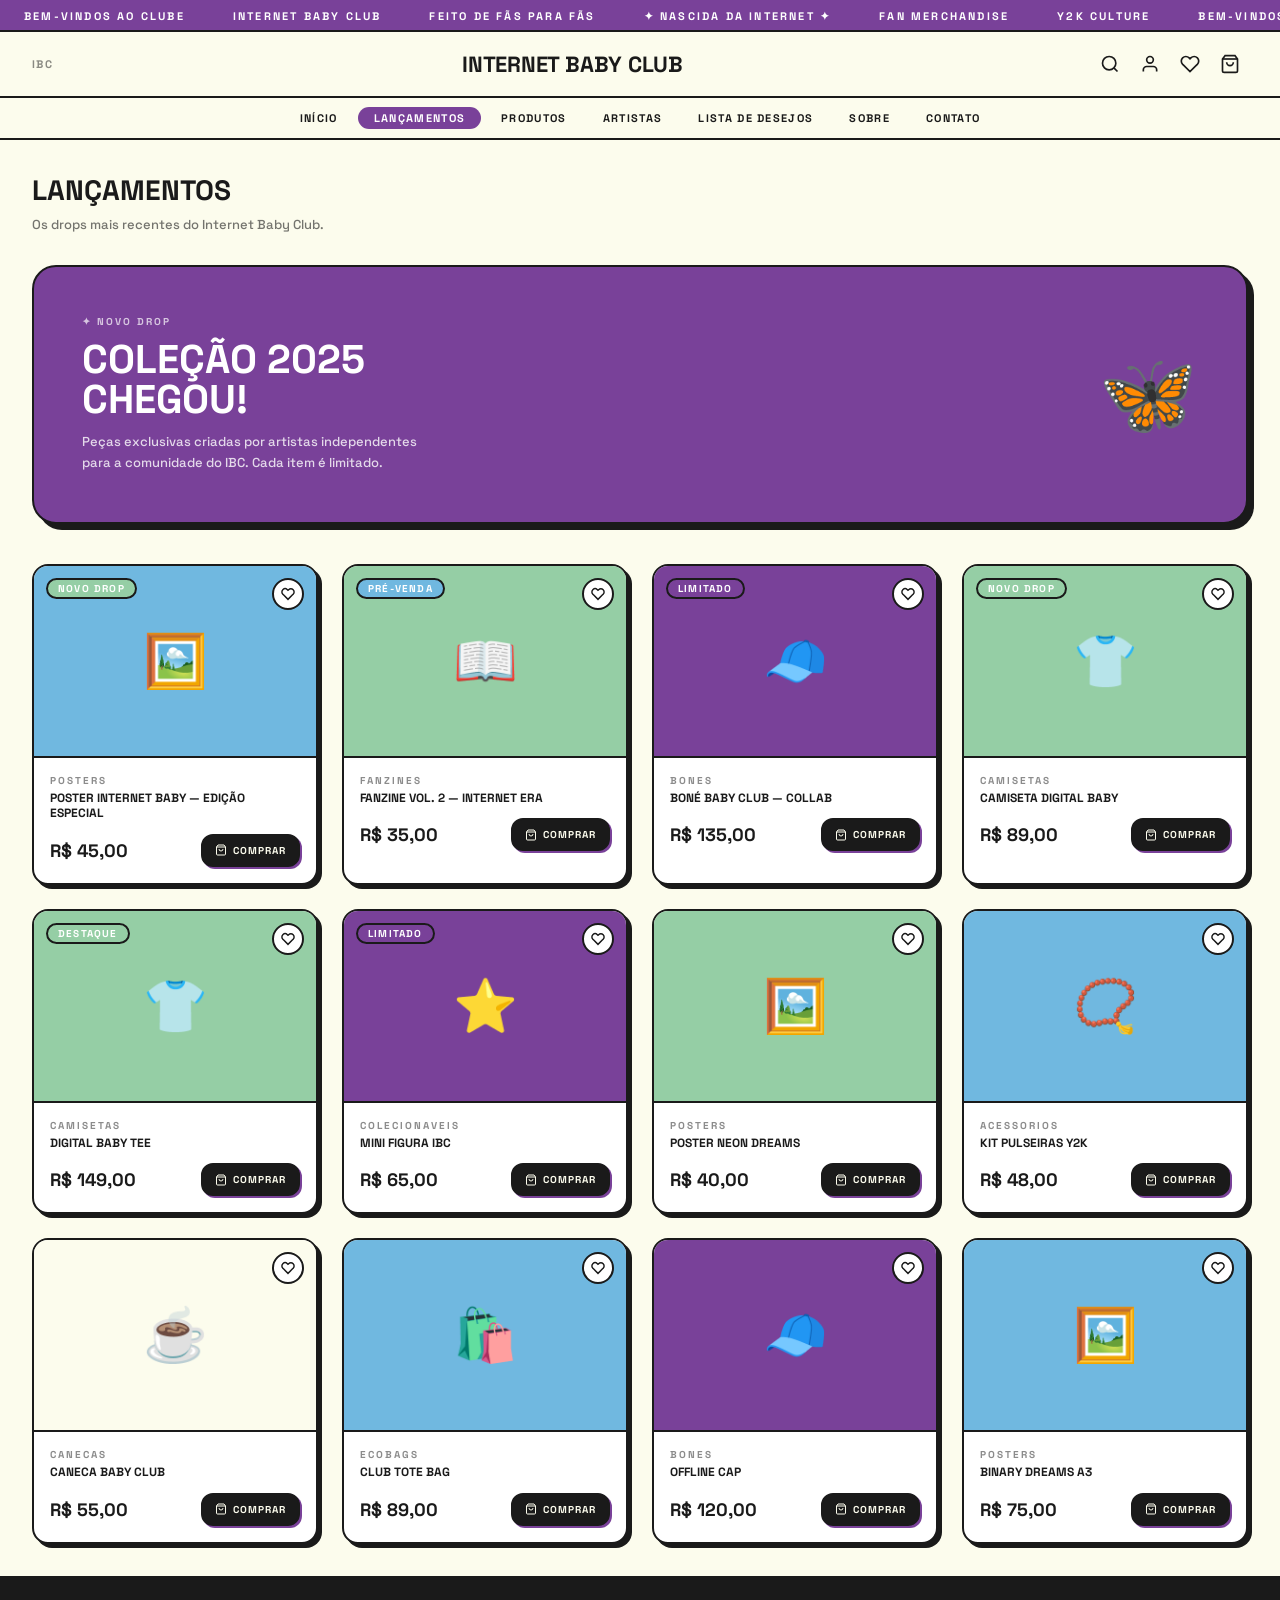
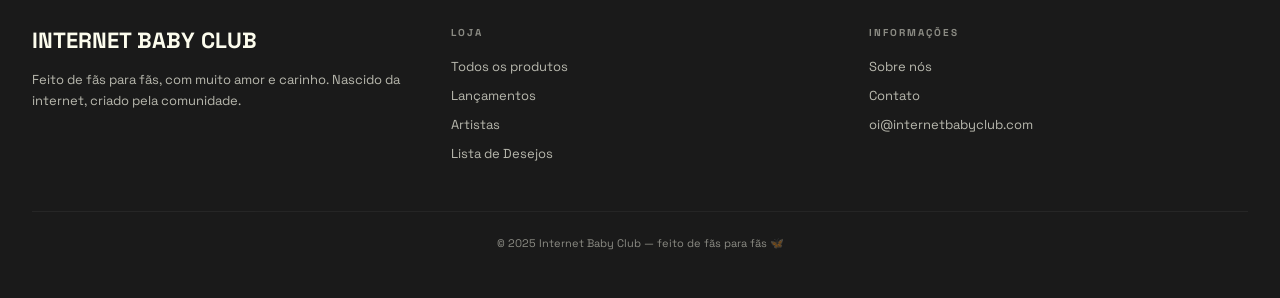
==== pages/lancamentos.html @ 7689aac1 "Create lancamentos.html" ====
<!DOCTYPE html>
<html lang="pt-BR">
<head>
  <meta charset="UTF-8" />
  <meta name="viewport" content="width=device-width, initial-scale=1.0" />
  <title>Lançamentos — Internet Baby Club</title>
  <link rel="preconnect" href="https://fonts.googleapis.com" />
  <link href="https://fonts.googleapis.com/css2?family=Space+Grotesk:wght@400;500;600;700&display=swap" rel="stylesheet" />
  <link rel="stylesheet" href="../assets/css/style.css" />
</head>
<body>

<div id="drawers-placeholder"></div>
<div id="navbar-placeholder"></div>

<div class="page-wrap">
  <div style="margin-bottom:32px">
    <h1 class="page-title">Lançamentos</h1>
    <p class="page-sub">Os drops mais recentes do Internet Baby Club.</p>
  </div>

  <!-- Hero drop banner -->
  <div style="border:2px solid var(--fg);border-radius:24px;background:var(--ibc-purple);color:#fff;padding:48px;margin-bottom:40px;display:flex;align-items:center;justify-content:space-between;gap:24px;flex-wrap:wrap;box-shadow:6px 6px 0 var(--fg)">
    <div>
      <span style="font-size:10px;font-weight:700;text-transform:uppercase;letter-spacing:.2em;opacity:.7;display:block;margin-bottom:12px">✦ Novo Drop</span>
      <h2 style="font-size:clamp(24px,4vw,40px);font-weight:700;text-transform:uppercase;line-height:1;margin-bottom:12px">Coleção 2025<br>Chegou!</h2>
      <p style="font-size:13px;font-weight:500;opacity:.8;max-width:360px;line-height:1.6">Peças exclusivas criadas por artistas independentes para a comunidade do IBC. Cada item é limitado.</p>
    </div>
    <div style="font-size:80px">🦋</div>
  </div>

  <div class="products-grid" id="new-grid"></div>
</div>

<div id="footer-placeholder"></div>

<script src="../assets/js/main.js"></script>
<script>
  initPage('lancamentos');
  const newProds = [...PRODUCTS.filter(p=>p.isNew), ...PRODUCTS.filter(p=>!p.isNew)].slice(0,12);
  document.getElementById('new-grid').innerHTML = newProds.map(p => buildProductCard(p)).join('');
</script>
</body>
</html>
---- assets/css/style.css ----
/* ─── CSS Variables ─────────────────────────────────────── */
:root {
  --bg:         #FCFCED;
  --fg:         #1A1A1A;
  --card:       #FFFFFF;
  --muted:      #F5F4E8;
  --ibc-blue:   #70B8E0;
  --ibc-purple: #794199;
  --ibc-green:  #95CEA5;
  --ibc-cream:  #FCFCED;
  --ibc-black:  #1A1A1A;
  --radius:     16px;
}

/* ─── Reset / Base ──────────────────────────────────────── */
*, *::before, *::after { box-sizing: border-box; margin: 0; padding: 0; }
body {
  font-family: 'Space Grotesk', sans-serif;
  background: var(--bg);
  color: var(--fg);
  min-height: 100vh;
}
a { color: inherit; text-decoration: none; }
ul { list-style: none; }
button { cursor: pointer; font-family: inherit; background: none; border: none; }
img { display: block; max-width: 100%; }

/* ─── Utility ───────────────────────────────────────────── */
.ibc-shadow    { box-shadow: 4px 4px 0 var(--fg); }
.ibc-shadow-lg { box-shadow: 6px 6px 0 var(--fg); }
.ibc-shadow-purple { box-shadow: 4px 4px 0 var(--ibc-purple); }
.max-w { max-width: 1400px; margin: 0 auto; }

/* ─── Scrollbar ─────────────────────────────────────────── */
::-webkit-scrollbar { width: 8px; }
::-webkit-scrollbar-track { background: var(--muted); }
::-webkit-scrollbar-thumb { background: var(--fg); border-radius: 4px; }

/* ─── Ticker ────────────────────────────────────────────── */
#ticker {
  background: var(--ibc-purple);
  border-bottom: 2px solid var(--fg);
  height: 32px;
  overflow: hidden;
  transition: height .3s, opacity .3s;
}
#ticker.hidden-ticker { height: 0; opacity: 0; }
.ticker-track {
  display: flex;
  align-items: center;
  height: 32px;
  white-space: nowrap;
  animation: ticker-scroll 30s linear infinite;
}
.ticker-track span {
  color: #fff;
  font-size: 11px;
  font-weight: 700;
  text-transform: uppercase;
  letter-spacing: 0.2em;
  padding: 0 24px;
}
@keyframes ticker-scroll {
  from { transform: translateX(0); }
  to   { transform: translateX(-50%); }
}

/* ─── Navbar ────────────────────────────────────────────── */
nav#main-nav {
  position: sticky;
  top: 0;
  z-index: 50;
  background: var(--bg);
}
.nav-top { border-bottom: 2px solid var(--fg); padding: 0 32px; }
.nav-top-inner {
  display: flex;
  align-items: center;
  justify-content: space-between;
  height: 64px;
  max-width: 1400px;
  margin: 0 auto;
}
.nav-logo {
  font-size: 22px;
  font-weight: 700;
  text-transform: uppercase;
  letter-spacing: -0.01em;
}
.nav-actions { display: flex; align-items: center; gap: 4px; }
.nav-icon-btn {
  padding: 8px;
  border-radius: 8px;
  opacity: 1;
  transition: opacity .3s;
  position: relative;
  display: flex;
  align-items: center;
  justify-content: center;
  background: none;
  border: none;
  cursor: pointer;
}
.nav-icon-btn:hover { opacity: 0.6; }
.nav-icon-btn svg { width: 20px; height: 20px; stroke: var(--fg); stroke-width: 2; fill: none; }
.cart-badge {
  position: absolute;
  top: -2px; right: -2px;
  min-width: 18px; height: 18px;
  border-radius: 50%;
  background: var(--ibc-purple);
  color: #fff;
  font-size: 10px;
  font-weight: 700;
  display: none;
  align-items: center;
  justify-content: center;
}
.nav-label {
  font-size: 11px;
  font-weight: 700;
  text-transform: uppercase;
  letter-spacing: 0.12em;
  opacity: 0.5;
}
.nav-links-bar { border-bottom: 2px solid var(--fg); }
.nav-links-inner {
  display: flex;
  align-items: center;
  justify-content: center;
  gap: 4px;
  height: 40px;
  max-width: 1400px;
  margin: 0 auto;
  padding: 0 16px;
  flex-wrap: wrap;
}
.nav-link {
  padding: 4px 16px;
  font-size: 11px;
  font-weight: 700;
  text-transform: uppercase;
  letter-spacing: 0.12em;
  border-radius: 99px;
  transition: opacity .3s;
  white-space: nowrap;
}
.nav-link:hover { opacity: 0.6; }
.nav-link.active { background: var(--ibc-purple); color: #fff; }
.hamburger { display: none; background: none; border: none; cursor: pointer; padding: 8px; }
.hamburger svg { width: 22px; height: 22px; stroke: var(--fg); stroke-width: 2.5; fill: none; }
#mobile-menu {
  display: none;
  border-bottom: 2px solid var(--fg);
  background: var(--bg);
  padding: 16px;
}
#mobile-menu a {
  display: block;
  padding: 12px 16px;
  font-size: 13px;
  font-weight: 700;
  text-transform: uppercase;
  letter-spacing: 0.1em;
  border-radius: var(--radius);
  border: 2px solid var(--fg);
  margin-bottom: 8px;
  transition: transform .3s;
}
#mobile-menu a:hover { transform: translateX(4px); }
#mobile-menu a.active { background: var(--ibc-purple); color: #fff; }

/* ─── Overlay + Drawers ──────────────────────────────────── */
.overlay {
  position: fixed; inset: 0;
  background: rgba(0,0,0,.4);
  z-index: 100;
  display: none;
}
.overlay.open { display: block; }
.drawer {
  position: fixed;
  top: 0; right: 0;
  width: min(380px, 100vw);
  height: 100%;
  background: var(--bg);
  border-left: 2px solid var(--fg);
  z-index: 101;
  transform: translateX(100%);
  transition: transform .35s ease;
  display: flex;
  flex-direction: column;
}
.drawer.open { transform: translateX(0); }
.drawer-header {
  display: flex;
  align-items: center;
  justify-content: space-between;
  padding: 20px 24px;
  border-bottom: 2px solid var(--fg);
}
.drawer-header h2 { font-size: 14px; font-weight: 700; text-transform: uppercase; letter-spacing: 0.12em; }
.drawer-close { padding: 6px; border-radius: 8px; transition: opacity .3s; background: none; border: none; cursor: pointer; }
.drawer-close:hover { opacity: 0.5; }
.drawer-close svg { width: 20px; height: 20px; stroke: var(--fg); stroke-width: 2.5; fill: none; display: block; }
.drawer-body { flex: 1; overflow-y: auto; padding: 20px 24px; }
.drawer-footer { padding: 20px 24px; border-top: 2px solid var(--fg); }

/* Cart */
.cart-item {
  display: flex;
  align-items: flex-start;
  gap: 12px;
  padding: 12px;
  border: 2px solid var(--fg);
  border-radius: var(--radius);
  margin-bottom: 10px;
}
.cart-item-emoji { font-size: 28px; flex-shrink: 0; }
.cart-item-info { flex: 1; }
.cart-item-name { font-size: 11px; font-weight: 700; text-transform: uppercase; line-height: 1.3; }
.cart-item-price { font-size: 13px; font-weight: 700; margin-top: 4px; }
.qty-controls { display: flex; align-items: center; gap: 6px; margin-top: 6px; }
.qty-btn {
  width: 24px; height: 24px;
  border: 2px solid var(--fg);
  border-radius: 6px;
  font-size: 14px; font-weight: 700;
  display: flex; align-items: center; justify-content: center;
  transition: opacity .2s;
  background: none; cursor: pointer;
}
.qty-btn:hover { opacity: 0.6; }
.qty-num { font-size: 12px; font-weight: 700; min-width: 20px; text-align: center; }
.remove-btn { margin-left: auto; font-size: 10px; font-weight: 700; text-transform: uppercase; opacity: 0.5; transition: opacity .2s; background: none; border: none; cursor: pointer; }
.remove-btn:hover { opacity: 1; }
.cart-empty { text-align: center; padding: 48px 0; }
.cart-empty .emoji { font-size: 48px; margin-bottom: 12px; }
.cart-empty p { font-size: 13px; font-weight: 700; text-transform: uppercase; opacity: 0.5; }
.cart-total { display: flex; justify-content: space-between; font-size: 16px; font-weight: 700; margin-bottom: 16px; }

/* Buttons */
.btn-primary {
  display: block; width: 100%;
  padding: 14px;
  font-size: 12px; font-weight: 700;
  text-transform: uppercase; letter-spacing: 0.12em;
  border-radius: var(--radius);
  border: 2px solid var(--fg);
  background: var(--ibc-purple); color: #fff;
  text-align: center;
  transition: all .3s; cursor: pointer;
}
.btn-primary:hover { transform: translate(2px,2px); box-shadow: none !important; }
.btn-secondary {
  display: block; width: 100%;
  padding: 12px;
  font-size: 12px; font-weight: 700;
  text-transform: uppercase; letter-spacing: 0.12em;
  border-radius: var(--radius);
  border: 2px solid var(--fg);
  background: var(--card); color: var(--fg);
  text-align: center; margin-top: 10px;
  transition: opacity .3s; cursor: pointer;
}
.btn-secondary:hover { opacity: 0.6; }

/* Search */
.search-input {
  width: 100%;
  padding: 12px 16px;
  border: 2px solid var(--fg);
  border-radius: var(--radius);
  font-family: inherit; font-size: 14px; font-weight: 500;
  background: var(--bg); outline: none;
  transition: box-shadow .3s;
}
.search-input:focus { box-shadow: 4px 4px 0 var(--ibc-purple); }
.search-result {
  display: flex; align-items: center; gap: 12px;
  padding: 12px;
  border: 2px solid var(--fg);
  border-radius: var(--radius);
  margin-top: 10px;
  transition: all .2s; cursor: pointer;
  box-shadow: 4px 4px 0 var(--fg);
}
.search-result:hover { transform: translate(2px,2px); box-shadow: none !important; }
.search-result-img {
  width: 44px; height: 44px;
  border-radius: 10px;
  border: 2px solid var(--fg);
  display: flex; align-items: center; justify-content: center;
  font-size: 20px; flex-shrink: 0;
}
.search-result-name { font-size: 11px; font-weight: 700; text-transform: uppercase; }
.search-result-price { font-size: 12px; font-weight: 700; margin-top: 2px; }

/* ─── Product Card ───────────────────────────────────────── */
.product-card {
  border: 2px solid var(--fg);
  border-radius: var(--radius);
  background: var(--card);
  overflow: hidden;
  box-shadow: 4px 4px 0 var(--fg);
  transition: all .2s;
  cursor: pointer;
  display: block;
  text-decoration: none;
  color: var(--fg);
}
.product-card:hover { transform: translate(3px,3px); box-shadow: none; }
.product-img {
  position: relative;
  height: 192px;
  display: flex; align-items: center; justify-content: center;
  border-bottom: 2px solid var(--fg);
  font-size: 52px;
}
.product-img-compact { height: 144px; font-size: 40px; }
.product-badge {
  position: absolute;
  top: 12px; left: 12px;
  padding: 2px 10px;
  font-size: 10px; font-weight: 700;
  text-transform: uppercase; letter-spacing: 0.12em;
  color: #fff;
  border: 2px solid var(--fg);
  border-radius: 99px;
}
.product-wish {
  position: absolute;
  top: 12px; right: 12px;
  width: 32px; height: 32px;
  border-radius: 50%;
  border: 2px solid var(--fg);
  background: var(--card);
  display: flex; align-items: center; justify-content: center;
  transition: transform .3s; cursor: pointer;
}
.product-wish:hover { transform: scale(1.1); }
.product-wish svg { width: 14px; height: 14px; stroke: var(--fg); stroke-width: 2.5; fill: none; }
.product-wish.wishlisted svg { fill: #ef4444; stroke: #ef4444; }
.product-info { padding: 16px; }
.product-cat { font-size: 10px; font-weight: 700; text-transform: uppercase; letter-spacing: 0.2em; opacity: 0.5; margin-bottom: 4px; }
.product-name { font-size: 12px; font-weight: 700; text-transform: uppercase; line-height: 1.3; margin-bottom: 12px; }
.product-footer { display: flex; align-items: center; justify-content: space-between; }
.product-price { font-size: 18px; font-weight: 700; }
.btn-add {
  display: inline-flex; align-items: center; gap: 6px;
  padding: 8px 12px;
  font-size: 10px; font-weight: 700;
  text-transform: uppercase; letter-spacing: 0.1em;
  border-radius: 12px;
  border: 2px solid var(--fg);
  background: var(--ibc-black); color: var(--ibc-cream);
  box-shadow: 2px 2px 0 var(--ibc-purple);
  transition: all .3s; cursor: pointer;
}
.btn-add:hover { transform: translate(1px,1px); box-shadow: none; }
.btn-add.in-cart { background: var(--ibc-green); color: var(--fg); box-shadow: none; }
.btn-add svg { width: 12px; height: 12px; stroke: currentColor; stroke-width: 2; fill: none; }

/* ─── Footer ────────────────────────────────────────────── */
footer {
  background: var(--ibc-black);
  color: var(--ibc-cream);
  border-top: 2px solid var(--fg);
  padding: 48px 32px;
}
.footer-grid {
  display: grid;
  grid-template-columns: repeat(auto-fit, minmax(200px, 1fr));
  gap: 40px;
  max-width: 1400px;
  margin: 0 auto;
}
.footer-brand h3 { font-size: 22px; font-weight: 700; text-transform: uppercase; margin-bottom: 16px; }
.footer-brand p { font-size: 13px; opacity: 0.7; line-height: 1.6; }
.footer-col h4 { font-size: 10px; font-weight: 700; text-transform: uppercase; letter-spacing: 0.2em; opacity: 0.5; margin-bottom: 16px; }
.footer-col ul { display: flex; flex-direction: column; gap: 8px; }
.footer-col a { font-size: 13px; opacity: 0.7; transition: opacity .3s; }
.footer-col a:hover { opacity: 1; }
.footer-bottom {
  border-top: 1px solid rgba(255,255,255,.1);
  margin-top: 48px;
  padding-top: 24px;
  text-align: center;
  font-size: 11px;
  opacity: 0.5;
}

/* ─── Toast ─────────────────────────────────────────────── */
#toast {
  position: fixed;
  bottom: 24px; right: 24px;
  background: var(--ibc-black); color: var(--ibc-cream);
  padding: 12px 20px;
  border-radius: var(--radius);
  border: 2px solid var(--fg);
  font-size: 12px; font-weight: 700;
  text-transform: uppercase; letter-spacing: 0.1em;
  z-index: 999;
  transform: translateY(80px); opacity: 0;
  transition: all .35s ease;
}
#toast.show { transform: translateY(0); opacity: 1; }

/* ─── Page content wrapper ───────────────────────────────── */
.page-wrap { padding: 32px; max-width: 1400px; margin: 0 auto; }
.page-wrap-sm { padding: 32px; max-width: 900px; margin: 0 auto; }
.page-title { font-size: clamp(20px,3vw,28px); font-weight: 700; text-transform: uppercase; margin-bottom: 8px; }
.page-sub { font-size: 13px; opacity: 0.6; font-weight: 500; margin-bottom: 32px; }

/* ─── Section & Grid helpers ──────────────────────────────── */
.section-header { display: flex; align-items: center; justify-content: space-between; margin-bottom: 24px; }
.section-title { font-size: 22px; font-weight: 700; text-transform: uppercase; }
.see-all { font-size: 11px; font-weight: 700; text-transform: uppercase; letter-spacing: 0.12em; opacity: 0.6; display: flex; align-items: center; gap: 4px; transition: opacity .3s; }
.see-all:hover { opacity: 1; }
.products-grid { display: grid; grid-template-columns: repeat(auto-fill, minmax(240px,1fr)); gap: 24px; }
.products-grid-4 { display: grid; grid-template-columns: repeat(auto-fill, minmax(210px,1fr)); gap: 20px; }

/* ─── Filter tabs ────────────────────────────────────────── */
.filter-tabs { display: flex; flex-wrap: wrap; align-items: center; gap: 8px; margin-bottom: 24px; }
.filter-tab {
  padding: 6px 16px;
  font-size: 11px; font-weight: 700;
  text-transform: uppercase; letter-spacing: 0.12em;
  border-radius: 99px;
  border: 2px solid var(--fg);
  background: var(--card);
  transition: all .3s; cursor: pointer;
}
.filter-tab:hover { opacity: 0.7; }
.filter-tab.active { background: var(--ibc-purple); color: #fff; }
.filter-icon { opacity: 0.5; }
.toolbar {
  display: flex; align-items: center; justify-content: space-between;
  padding: 12px 16px;
  border: 2px solid var(--fg);
  border-radius: var(--radius);
  background: var(--card);
  margin-bottom: 24px;
}
.toolbar-count { font-size: 11px; font-weight: 700; text-transform: uppercase; letter-spacing: 0.12em; opacity: 0.5; }
.toolbar select { background: transparent; font-size: 11px; font-weight: 700; text-transform: uppercase; letter-spacing: 0.1em; outline: none; cursor: pointer; font-family: inherit; border: none; }

/* ─── Categories (home) ──────────────────────────────────── */
.cat-scroll-wrap { position: relative; }
.cat-scroll { display: flex; gap: 12px; overflow-x: auto; padding: 8px 48px; scrollbar-width: none; }
.cat-scroll::-webkit-scrollbar { display: none; }
.cat-item {
  display: flex; flex-direction: column; align-items: center; gap: 8px;
  padding: 16px 20px; min-width: 96px;
  border: 2px solid var(--fg);
  border-radius: var(--radius);
  background: var(--card);
  box-shadow: 4px 4px 0 var(--fg);
  flex-shrink: 0;
  transition: all .2s; cursor: pointer;
  text-decoration: none; color: var(--fg);
}
.cat-item:hover { transform: translate(2px,2px); box-shadow: none; }
.cat-emoji { font-size: 22px; }
.cat-name { font-size: 10px; font-weight: 700; text-transform: uppercase; letter-spacing: 0.15em; white-space: nowrap; }
.scroll-btn {
  position: absolute; top: 50%; transform: translateY(-50%);
  z-index: 5; width: 40px; height: 40px;
  border-radius: 50%;
  border: 2px solid var(--fg);
  background: var(--card);
  display: flex; align-items: center; justify-content: center;
  box-shadow: 4px 4px 0 var(--fg);
  transition: all .3s; cursor: pointer;
}
.scroll-btn:hover { transform: translateY(-50%) translate(2px,2px); box-shadow: none; }
.scroll-btn svg { width: 18px; height: 18px; stroke: var(--fg); stroke-width: 2; fill: none; }
.scroll-btn.left { left: 0; }
.scroll-btn.right { right: 0; }

/* ─── Hero (home) ────────────────────────────────────────── */
.hero-section { padding: 24px 32px; }
.hero-inner { display: flex; gap: 16px; min-height: 420px; }
.hero-left, .hero-right {
  border: 2px solid var(--fg);
  border-radius: 24px;
  transition: all .5s ease;
  overflow: hidden;
}
.hero-left {
  flex: 1 1 50%;
  background: var(--ibc-blue);
  padding: 48px;
  display: flex; flex-direction: column; justify-content: center;
}
.hero-right {
  flex: 1 1 50%;
  background: var(--ibc-green);
  box-shadow: 6px 6px 0 var(--ibc-black);
  display: flex; align-items: center; justify-content: center;
  cursor: pointer;
}
.hero-right:hover { box-shadow: none; }
.hero-tag {
  display: inline-block; padding: 4px 12px;
  font-size: 10px; font-weight: 700;
  text-transform: uppercase; letter-spacing: 0.2em;
  background: var(--card);
  border: 2px solid var(--fg); border-radius: 99px;
  margin-bottom: 24px; width: fit-content;
}
.hero-h1 {
  font-size: clamp(28px,4vw,52px); font-weight: 700;
  text-transform: uppercase; line-height: 0.95; margin-bottom: 16px;
}
.hero-sub { font-size: 14px; font-weight: 500; line-height: 1.6; max-width: 400px; margin-bottom: 24px; opacity: 0.8; }
.hero-btns { display: flex; gap: 12px; flex-wrap: wrap; }
.btn-hero-main {
  display: inline-flex; align-items: center; gap: 8px;
  padding: 12px 24px; font-size: 11px; font-weight: 700;
  text-transform: uppercase; letter-spacing: 0.12em;
  border-radius: var(--radius); border: 2px solid var(--fg);
  background: var(--ibc-purple); color: #fff;
  box-shadow: 4px 4px 0 var(--ibc-black);
  transition: all .3s;
}
.btn-hero-main:hover { transform: translate(2px,2px); box-shadow: none; }
.btn-hero-sec {
  display: inline-flex; align-items: center; gap: 8px;
  padding: 12px 24px; font-size: 11px; font-weight: 700;
  text-transform: uppercase; letter-spacing: 0.12em;
  border-radius: var(--radius); border: 2px solid var(--fg);
  background: var(--card); transition: opacity .3s;
}
.btn-hero-sec:hover { opacity: 0.6; }
.hero-right-content { text-align: center; padding: 32px; }
.hero-emoji { font-size: clamp(72px,10vw,120px); display: block; margin-bottom: 16px; }
.hero-collection-label { font-size: 14px; font-weight: 700; text-transform: uppercase; letter-spacing: 0.1em; transition: font-size .4s; }
.hero-right.hovered .hero-collection-label { font-size: 36px; }
.hero-cta-btn {
  display: none; align-items: center; gap: 8px;
  margin: 24px auto 0;
  padding: 12px 24px; font-size: 11px; font-weight: 700;
  text-transform: uppercase; letter-spacing: 0.12em;
  border-radius: var(--radius); border: 2px solid var(--fg);
  background: var(--card); transition: all .3s;
}
.hero-right.hovered .hero-cta-btn { display: inline-flex; }
.hero-cta-btn:hover { transform: translate(2px,2px); }

/* ─── About strip ────────────────────────────────────────── */
.about-strip {
  background: var(--ibc-green);
  border: 2px solid var(--fg); border-radius: 24px;
  padding: 48px;
  display: flex; flex-wrap: wrap; align-items: center; justify-content: space-between; gap: 24px;
}
.about-strip h2 { font-size: clamp(22px,3vw,32px); font-weight: 700; text-transform: uppercase; line-height: 1.1; margin-bottom: 12px; }
.about-strip p { font-size: 13px; font-weight: 500; line-height: 1.6; max-width: 480px; opacity: 0.8; }
.btn-about {
  display: inline-flex; align-items: center; gap: 8px;
  padding: 12px 24px; font-size: 11px; font-weight: 700;
  text-transform: uppercase; letter-spacing: 0.12em;
  border-radius: var(--radius); border: 2px solid var(--fg);
  background: var(--card); box-shadow: 4px 4px 0 var(--fg);
  white-space: nowrap; transition: all .3s;
}
.btn-about:hover { transform: translate(2px,2px); box-shadow: none; }

/* ─── Newsletter ─────────────────────────────────────────── */
.newsletter-box {
  background: var(--ibc-purple);
  border: 2px solid var(--fg); border-radius: 24px;
  padding: 48px; text-align: center; color: #fff;
}
.newsletter-box .nl-emoji { font-size: 40px; margin-bottom: 16px; }
.newsletter-box h2 { font-size: clamp(22px,3vw,32px); font-weight: 700; text-transform: uppercase; margin-bottom: 12px; }
.newsletter-box p { font-size: 13px; font-weight: 500; opacity: 0.8; max-width: 440px; margin: 0 auto 24px; }
.newsletter-form { display: flex; gap: 12px; max-width: 420px; margin: 0 auto; flex-wrap: wrap; justify-content: center; }
.nl-input {
  flex: 1; min-width: 200px;
  padding: 12px 16px; border-radius: var(--radius);
  border: 2px solid rgba(255,255,255,.3);
  background: rgba(255,255,255,.1); color: #fff;
  font-family: inherit; font-size: 13px; font-weight: 700;
  outline: none; transition: border-color .3s;
}
.nl-input::placeholder { color: rgba(255,255,255,.5); }
.nl-input:focus { border-color: #fff; }
.btn-nl {
  display: inline-flex; align-items: center; gap: 8px;
  padding: 12px 24px; font-size: 11px; font-weight: 700;
  text-transform: uppercase; letter-spacing: 0.12em;
  border-radius: var(--radius); border: 2px solid var(--fg);
  background: var(--card); color: var(--fg); transition: all .3s; cursor: pointer;
}
.btn-nl:hover { transform: translate(2px,2px); }
.nl-success {
  display: inline-flex; align-items: center; gap: 8px;
  padding: 12px 24px; border-radius: var(--radius);
  border: 2px solid rgba(255,255,255,.3);
  background: rgba(255,255,255,.1);
  font-size: 13px; font-weight: 700; text-transform: uppercase; color: #fff;
}

/* ─── Artist cards ───────────────────────────────────────── */
.artists-grid { display: grid; grid-template-columns: repeat(auto-fill, minmax(280px,1fr)); gap: 16px; }
.artist-card {
  display: flex; align-items: center; gap: 16px; padding: 20px;
  border: 2px solid var(--fg); border-radius: var(--radius);
  background: var(--card); box-shadow: 4px 4px 0 var(--fg);
  transition: all .2s; cursor: pointer;
  text-align: left; width: 100%;
}
.artist-card:hover { transform: translate(3px,3px); box-shadow: none; }
.artist-avatar {
  width: 56px; height: 56px; border-radius: 12px;
  border: 2px solid var(--fg);
  display: flex; align-items: center; justify-content: center;
  font-size: 26px; flex-shrink: 0;
}
.artist-tag { font-size: 10px; font-weight: 700; text-transform: uppercase; letter-spacing: 0.2em; opacity: 0.5; }
.artist-name { font-size: 13px; font-weight: 700; text-transform: uppercase; margin-top: 2px; }
.artist-desc { font-size: 11px; opacity: 0.6; margin-top: 4px; }

/* ─── Sobre page ─────────────────────────────────────────── */
.sobre-hero {
  background: var(--ibc-blue);
  border-bottom: 2px solid var(--fg);
  padding: 64px 32px;
}
.sobre-hero-inner { max-width: 900px; margin: 0 auto; display: grid; grid-template-columns: 1fr 1fr; gap: 40px; align-items: center; }
.sobre-tag { display: inline-block; padding: 4px 12px; font-size: 10px; font-weight: 700; text-transform: uppercase; letter-spacing: 0.2em; background: var(--card); border: 2px solid var(--fg); border-radius: 99px; margin-bottom: 24px; }
.sobre-h1 { font-size: clamp(28px,4vw,44px); font-weight: 700; text-transform: uppercase; line-height: 0.95; color: #fff; text-shadow: 4px 4px 0 var(--ibc-black); margin-bottom: 20px; }
.sobre-sub { font-size: 13px; font-weight: 500; color: rgba(255,255,255,.8); line-height: 1.7; max-width: 420px; }
.sobre-img { border: 2px solid var(--fg); border-radius: 24px; aspect-ratio: 4/3; display: flex; align-items: center; justify-content: center; font-size: 72px; background: var(--card); box-shadow: 6px 6px 0 var(--fg); transform: rotate(2deg); }
.manifesto-section { background: var(--ibc-green); border-bottom: 2px solid var(--fg); padding: 64px 32px; }
.manifesto-inner { max-width: 900px; margin: 0 auto; }
.manifesto-grid { display: grid; grid-template-columns: 1fr 1fr; gap: 16px; margin-top: 32px; }
.manifesto-card { padding: 24px; border: 2px solid var(--fg); border-radius: var(--radius); box-shadow: 4px 4px 0 var(--fg); }
.manifesto-num { font-size: 10px; font-weight: 700; text-transform: uppercase; opacity: 0.5; }
.manifesto-title { font-size: 13px; font-weight: 700; text-transform: uppercase; margin-bottom: 8px; }
.manifesto-desc { font-size: 11px; font-weight: 500; line-height: 1.6; opacity: 0.8; }
.team-section { padding: 64px 32px; }
.team-inner { max-width: 900px; margin: 0 auto; }
.team-grid { display: grid; grid-template-columns: repeat(3,1fr); gap: 16px; margin-top: 32px; }
.team-card { text-align: center; padding: 24px; border: 2px solid var(--fg); border-radius: var(--radius); background: var(--card); box-shadow: 4px 4px 0 var(--fg); }
.team-avatar { width: 80px; height: 80px; border-radius: 50%; border: 2px solid var(--fg); margin: 0 auto 16px; display: flex; align-items: center; justify-content: center; font-size: 36px; background: var(--ibc-cream); }
.team-name { font-size: 13px; font-weight: 700; text-transform: uppercase; }
.team-role { font-size: 11px; opacity: 0.6; font-weight: 500; margin-top: 4px; }
.quote-section { padding: 64px 32px; text-align: center; background: var(--ibc-black); color: var(--ibc-cream); }
.quote-section blockquote { max-width: 700px; margin: 0 auto; font-size: clamp(18px,3vw,24px); font-weight: 700; font-style: italic; line-height: 1.5; }

/* ─── Contato page ───────────────────────────────────────── */
.contato-grid { display: grid; grid-template-columns: 1fr 1fr; gap: 32px; }
.form-label { display: block; font-size: 10px; font-weight: 700; text-transform: uppercase; letter-spacing: 0.2em; margin-bottom: 6px; opacity: 0.6; }
.form-input {
  width: 100%; padding: 12px 16px;
  border: 2px solid var(--fg); border-radius: var(--radius);
  background: var(--card); font-family: inherit; font-size: 13px; font-weight: 500;
  outline: none; transition: box-shadow .3s; margin-bottom: 16px;
  color: var(--fg);
}
.form-input:focus { box-shadow: 4px 4px 0 var(--ibc-purple); }
.form-textarea { resize: vertical; min-height: 120px; }
.btn-form {
  width: 100%; display: flex; align-items: center; justify-content: center; gap: 8px;
  padding: 14px; font-size: 11px; font-weight: 700;
  text-transform: uppercase; letter-spacing: 0.12em;
  border-radius: var(--radius); border: 2px solid var(--fg);
  background: var(--ibc-purple); color: #fff;
  box-shadow: 4px 4px 0 var(--ibc-purple);
  transition: all .3s; cursor: pointer;
}
.btn-form:hover { transform: translate(2px,2px); box-shadow: none; }
.info-card { padding: 20px; border: 2px solid var(--fg); border-radius: var(--radius); background: var(--card); box-shadow: 4px 4px 0 var(--fg); margin-bottom: 16px; }
.info-card-header { display: flex; align-items: center; gap: 8px; margin-bottom: 8px; }
.info-card-title { font-size: 10px; font-weight: 700; text-transform: uppercase; letter-spacing: 0.2em; color: var(--ibc-purple); }
.info-card p, .info-card a { font-size: 13px; font-weight: 500; opacity: 0.7; }
.info-card a { text-decoration: underline; }
.sent-box { padding: 32px; border: 2px solid var(--fg); border-radius: var(--radius); text-align: center; background: var(--ibc-green); box-shadow: 4px 4px 0 var(--fg); }

/* ─── Artistas page ──────────────────────────────────────── */
.artist-detail {
  display: flex; align-items: center; gap: 24px;
  padding: 24px; border: 2px solid var(--fg); border-radius: 24px;
  margin-bottom: 32px; box-shadow: 4px 4px 0 var(--fg);
}
.artist-detail-avatar { width: 96px; height: 96px; border-radius: 50%; border: 2px solid var(--fg); background: var(--card); display: flex; align-items: center; justify-content: center; font-size: 48px; flex-shrink: 0; }
.artist-cta-card { padding: 20px; border: 2px dashed var(--fg); border-radius: var(--radius); display: flex; flex-direction: column; align-items: center; justify-content: center; text-align: center; }
.artist-cta-card .cta-emoji { font-size: 28px; margin-bottom: 12px; }
.artist-cta-title { font-size: 13px; font-weight: 700; text-transform: uppercase; margin-bottom: 4px; }
.artist-cta-sub { font-size: 11px; opacity: 0.6; margin-bottom: 16px; }
.btn-artist-cta {
  padding: 8px 16px; font-size: 10px; font-weight: 700;
  text-transform: uppercase; letter-spacing: 0.1em;
  border-radius: 99px; border: 2px solid var(--fg);
  background: var(--ibc-purple); color: #fff; transition: all .3s; cursor: pointer;
}
.btn-artist-cta:hover { opacity: 0.8; }

/* ─── Lista de Desejos ───────────────────────────────────── */
.wishlist-tip { padding: 16px 20px; border: 2px solid var(--fg); border-radius: var(--radius); background: var(--card); margin-top: 32px; font-size: 12px; font-weight: 500; opacity: 0.7; }

/* ─── Sacola ─────────────────────────────────────────────── */
.sacola-layout { display: grid; grid-template-columns: 1fr 360px; gap: 32px; }
.sacola-item {
  display: flex; align-items: flex-start; gap: 16px;
  padding: 16px; border: 2px solid var(--fg); border-radius: var(--radius);
  background: var(--card); margin-bottom: 12px;
}
.sacola-emoji { font-size: 40px; flex-shrink: 0; width: 64px; height: 64px; display: flex; align-items: center; justify-content: center; border: 2px solid var(--fg); border-radius: 12px; }
.sacola-info { flex: 1; }
.sacola-name { font-size: 13px; font-weight: 700; text-transform: uppercase; }
.sacola-price { font-size: 16px; font-weight: 700; margin-top: 4px; }
.sacola-summary { border: 2px solid var(--fg); border-radius: var(--radius); padding: 24px; background: var(--card); box-shadow: 4px 4px 0 var(--fg); position: sticky; top: 120px; }
.sacola-summary h3 { font-size: 13px; font-weight: 700; text-transform: uppercase; margin-bottom: 16px; }
.summary-row { display: flex; justify-content: space-between; font-size: 13px; font-weight: 500; margin-bottom: 10px; }
.summary-total { display: flex; justify-content: space-between; font-size: 18px; font-weight: 700; padding-top: 12px; border-top: 2px solid var(--fg); margin-top: 4px; }
.btn-checkout {
  display: block; width: 100%; padding: 16px; margin-top: 20px;
  font-size: 12px; font-weight: 700; text-transform: uppercase; letter-spacing: 0.12em;
  border-radius: var(--radius); border: 2px solid var(--fg);
  background: var(--ibc-purple); color: #fff; text-align: center;
  box-shadow: 4px 4px 0 var(--fg); transition: all .3s; cursor: pointer;
}
.btn-checkout:hover { transform: translate(2px,2px); box-shadow: none; }
.btn-continue { display: block; width: 100%; padding: 12px; margin-top: 10px; font-size: 12px; font-weight: 700; text-transform: uppercase; letter-spacing: 0.12em; border-radius: var(--radius); border: 2px solid var(--fg); background: var(--card); color: var(--fg); text-align: center; transition: opacity .3s; }
.btn-continue:hover { opacity: 0.6; }
.empty-state { text-align: center; padding: 80px 32px; }
.empty-state .empty-emoji { font-size: 64px; margin-bottom: 16px; }
.empty-state h2 { font-size: 20px; font-weight: 700; text-transform: uppercase; margin-bottom: 8px; }
.empty-state p { font-size: 13px; opacity: 0.6; margin-bottom: 24px; }

/* ─── Pagamento ──────────────────────────────────────────── */
.pagamento-layout { display: grid; grid-template-columns: 1fr 340px; gap: 32px; }
.pagamento-section { border: 2px solid var(--fg); border-radius: var(--radius); padding: 24px; background: var(--card); margin-bottom: 20px; }
.pagamento-section h3 { font-size: 12px; font-weight: 700; text-transform: uppercase; letter-spacing: 0.15em; margin-bottom: 16px; opacity: 0.6; }
.pay-method-grid { display: grid; grid-template-columns: repeat(auto-fill, minmax(120px,1fr)); gap: 10px; }
.pay-method {
  padding: 16px 12px; text-align: center;
  border: 2px solid var(--fg); border-radius: var(--radius);
  cursor: pointer; transition: all .2s; background: var(--bg);
}
.pay-method.selected { background: var(--ibc-purple); color: #fff; }
.pay-method:hover:not(.selected) { opacity: 0.7; }
.pay-method .pm-emoji { font-size: 24px; margin-bottom: 6px; }
.pay-method .pm-label { font-size: 10px; font-weight: 700; text-transform: uppercase; letter-spacing: 0.1em; }
.pix-box { background: var(--ibc-green); border: 2px solid var(--fg); border-radius: var(--radius); padding: 24px; text-align: center; margin-top: 16px; }
.pix-code { font-size: 12px; font-weight: 700; background: var(--card); border: 2px solid var(--fg); border-radius: 8px; padding: 12px; margin: 12px 0; word-break: break-all; }
.order-item-row { display: flex; align-items: center; gap: 12px; padding: 10px 0; border-bottom: 1px solid rgba(0,0,0,.08); }
.order-item-row:last-child { border-bottom: none; }
.order-item-emoji { font-size: 24px; width: 40px; height: 40px; display: flex; align-items: center; justify-content: center; border: 2px solid var(--fg); border-radius: 8px; }
.order-item-info { flex: 1; }
.order-item-name { font-size: 11px; font-weight: 700; text-transform: uppercase; }
.order-item-price { font-size: 12px; font-weight: 700; }

/* ─── Acompanhar Pedido ──────────────────────────────────── */
.tracking-wrap { max-width: 700px; margin: 0 auto; padding: 32px; }
.tracking-form { display: flex; gap: 12px; margin-bottom: 40px; }
.tracking-input {
  flex: 1; padding: 14px 16px;
  border: 2px solid var(--fg); border-radius: var(--radius);
  background: var(--card); font-family: inherit; font-size: 14px; font-weight: 700;
  outline: none; transition: box-shadow .3s;
}
.tracking-input:focus { box-shadow: 4px 4px 0 var(--ibc-purple); }
.btn-track {
  padding: 14px 20px; border-radius: var(--radius);
  border: 2px solid var(--fg); background: var(--ibc-purple); color: #fff;
  font-size: 12px; font-weight: 700; text-transform: uppercase; cursor: pointer; transition: opacity .3s;
}
.btn-track:hover { opacity: 0.8; }
.tracking-box { border: 2px solid var(--fg); border-radius: 24px; padding: 24px; background: var(--card); box-shadow: 4px 4px 0 var(--fg); }
.tracking-steps { position: relative; padding-left: 32px; }
.tracking-line { position: absolute; left: 12px; top: 8px; bottom: 8px; width: 2px; background: var(--ibc-purple); opacity: 0.2; }
.tracking-step { position: relative; margin-bottom: 32px; }
.tracking-step:last-child { margin-bottom: 0; }
.step-dot {
  position: absolute; left: -20px; width: 24px; height: 24px;
  border-radius: 50%; border: 2px solid var(--fg);
  display: flex; align-items: center; justify-content: center; font-size: 11px;
}
.step-dot.active { background: var(--ibc-green); color: #fff; }
.step-dot.inactive { background: var(--muted); opacity: 0.5; }
.step-label { font-size: 13px; font-weight: 700; text-transform: uppercase; }
.step-date { font-size: 10px; font-weight: 700; text-transform: uppercase; letter-spacing: 0.15em; opacity: 0.5; margin-top: 2px; }
.step-desc { font-size: 12px; font-weight: 500; opacity: 0.7; margin-top: 4px; }
.step-inactive { opacity: 0.3; }

/* ─── Perfil ─────────────────────────────────────────────── */
.perfil-header { display: flex; align-items: center; gap: 16px; margin-bottom: 32px; }
.perfil-avatar { width: 64px; height: 64px; border-radius: 50%; border: 2px solid var(--fg); display: flex; align-items: center; justify-content: center; font-size: 28px; background: var(--ibc-purple); }
.perfil-name { font-size: 18px; font-weight: 700; text-transform: uppercase; }
.perfil-sub { font-size: 12px; opacity: 0.6; font-weight: 500; }
.perfil-tabs { display: flex; flex-wrap: wrap; gap: 8px; margin-bottom: 32px; }
.perfil-tab {
  display: flex; align-items: center; gap: 8px;
  padding: 8px 16px;
  font-size: 11px; font-weight: 700; text-transform: uppercase; letter-spacing: 0.12em;
  border-radius: 99px; border: 2px solid var(--fg);
  background: var(--card); cursor: pointer; transition: all .3s;
}
.perfil-tab:hover { opacity: 0.7; }
.perfil-tab.active { background: var(--ibc-purple); color: #fff; }
.perfil-tab svg { width: 14px; height: 14px; stroke: currentColor; fill: none; stroke-width: 2; }
.perfil-content { border: 2px solid var(--fg); border-radius: 24px; padding: 24px; background: var(--card); box-shadow: 4px 4px 0 var(--fg); }
.perfil-field-label { display: block; font-size: 10px; font-weight: 700; text-transform: uppercase; letter-spacing: 0.2em; opacity: 0.5; margin-bottom: 6px; }
.perfil-input {
  width: 100%; padding: 12px 16px; margin-bottom: 16px;
  border: 2px solid var(--fg); border-radius: var(--radius);
  background: var(--bg); font-family: inherit; font-size: 13px; font-weight: 500;
  outline: none; transition: box-shadow .3s; color: var(--fg);
}
.perfil-input:focus { box-shadow: 4px 4px 0 var(--ibc-purple); }
.btn-save {
  padding: 12px 24px; font-size: 11px; font-weight: 700;
  text-transform: uppercase; letter-spacing: 0.12em;
  border-radius: var(--radius); border: 2px solid var(--fg);
  background: var(--ibc-purple); color: #fff; cursor: pointer; transition: all .3s;
}
.btn-save:hover { opacity: 0.8; }
.btn-logout {
  display: flex; align-items: center; gap: 8px;
  padding: 12px 24px; font-size: 11px; font-weight: 700;
  text-transform: uppercase; letter-spacing: 0.12em;
  border-radius: var(--radius); border: 2px solid var(--fg);
  background: none; color: #ef4444; cursor: pointer; transition: opacity .3s;
}
.btn-logout:hover { opacity: 0.7; }
.no-orders { text-align: center; padding: 48px 0; }
.no-orders .n-emoji { font-size: 48px; margin-bottom: 12px; }
.no-orders p { font-size: 13px; font-weight: 700; text-transform: uppercase; }
.no-orders span { font-size: 11px; opacity: 0.6; font-weight: 500; }

/* ─── Produto Detalhe ────────────────────────────────────── */
.detalhe-layout { display: grid; grid-template-columns: 1fr 1fr; gap: 48px; }
.detalhe-img-wrap {
  border: 2px solid var(--fg); border-radius: 24px;
  aspect-ratio: 1; display: flex; align-items: center; justify-content: center;
  font-size: 120px; box-shadow: 6px 6px 0 var(--fg);
}
.detalhe-category { font-size: 10px; font-weight: 700; text-transform: uppercase; letter-spacing: 0.2em; opacity: 0.5; margin-bottom: 8px; }
.detalhe-title { font-size: clamp(22px,3vw,32px); font-weight: 700; text-transform: uppercase; line-height: 1.05; margin-bottom: 16px; }
.detalhe-price { font-size: 36px; font-weight: 700; margin-bottom: 16px; }
.detalhe-desc { font-size: 13px; font-weight: 500; line-height: 1.7; opacity: 0.8; margin-bottom: 24px; }
.detalhe-badge {
  display: inline-block; padding: 4px 14px; margin-bottom: 16px;
  font-size: 11px; font-weight: 700; text-transform: uppercase; letter-spacing: 0.12em;
  border: 2px solid var(--fg); border-radius: 99px; color: #fff;
}
.shipping-box { padding: 16px; border: 2px solid var(--fg); border-radius: var(--radius); background: var(--muted); margin-bottom: 24px; font-size: 12px; font-weight: 500; line-height: 1.6; }
.detalhe-actions { display: flex; gap: 12px; flex-wrap: wrap; }
.btn-detalhe-add {
  flex: 1; display: flex; align-items: center; justify-content: center; gap: 8px;
  padding: 16px 24px; font-size: 12px; font-weight: 700;
  text-transform: uppercase; letter-spacing: 0.12em;
  border-radius: var(--radius); border: 2px solid var(--fg);
  background: var(--ibc-purple); color: #fff;
  box-shadow: 4px 4px 0 var(--fg); transition: all .3s; cursor: pointer;
}
.btn-detalhe-add:hover { transform: translate(2px,2px); box-shadow: none; }
.btn-detalhe-wish {
  display: flex; align-items: center; justify-content: center;
  padding: 16px; border-radius: var(--radius); border: 2px solid var(--fg);
  background: var(--card); transition: all .3s; cursor: pointer; box-shadow: 4px 4px 0 var(--fg);
}
.btn-detalhe-wish:hover { transform: translate(2px,2px); box-shadow: none; }
.btn-detalhe-wish svg { width: 20px; height: 20px; stroke: var(--fg); fill: none; stroke-width: 2; }
.btn-detalhe-wish.wishlisted svg { fill: #ef4444; stroke: #ef4444; }
.related-section { margin-top: 64px; }

/* ─── Responsive ─────────────────────────────────────────── */
@media (max-width: 768px) {
  .nav-top { padding: 0 16px; }
  .hamburger { display: flex; }
  .nav-desktop-label { display: none; }
  .nav-links-bar { display: none; }
  .desktop-only { display: none !important; }
  .hero-section { padding: 16px; }
  .hero-inner { flex-direction: column; min-height: auto; }
  .hero-left { padding: 32px 24px; flex: none !important; opacity: 1 !important; min-width: unset !important; }
  .hero-right { flex: none !important; min-height: 220px; }
  .page-wrap, .page-wrap-sm { padding: 20px 16px; }
  .sobre-hero { padding: 40px 16px; }
  .sobre-hero-inner { grid-template-columns: 1fr; }
  .sobre-img { display: none; }
  .manifesto-section { padding: 40px 16px; }
  .manifesto-grid { grid-template-columns: 1fr; }
  .team-section { padding: 40px 16px; }
  .team-grid { grid-template-columns: 1fr; }
  .contato-grid { grid-template-columns: 1fr; }
  .sacola-layout { grid-template-columns: 1fr; }
  .pagamento-layout { grid-template-columns: 1fr; }
  .detalhe-layout { grid-template-columns: 1fr; }
  .tracking-wrap { padding: 20px 16px; }
  footer { padding: 32px 16px; }
  .about-strip { padding: 32px 24px; }
  .newsletter-box { padding: 32px 24px; }
  section { padding: 20px 16px; }
}
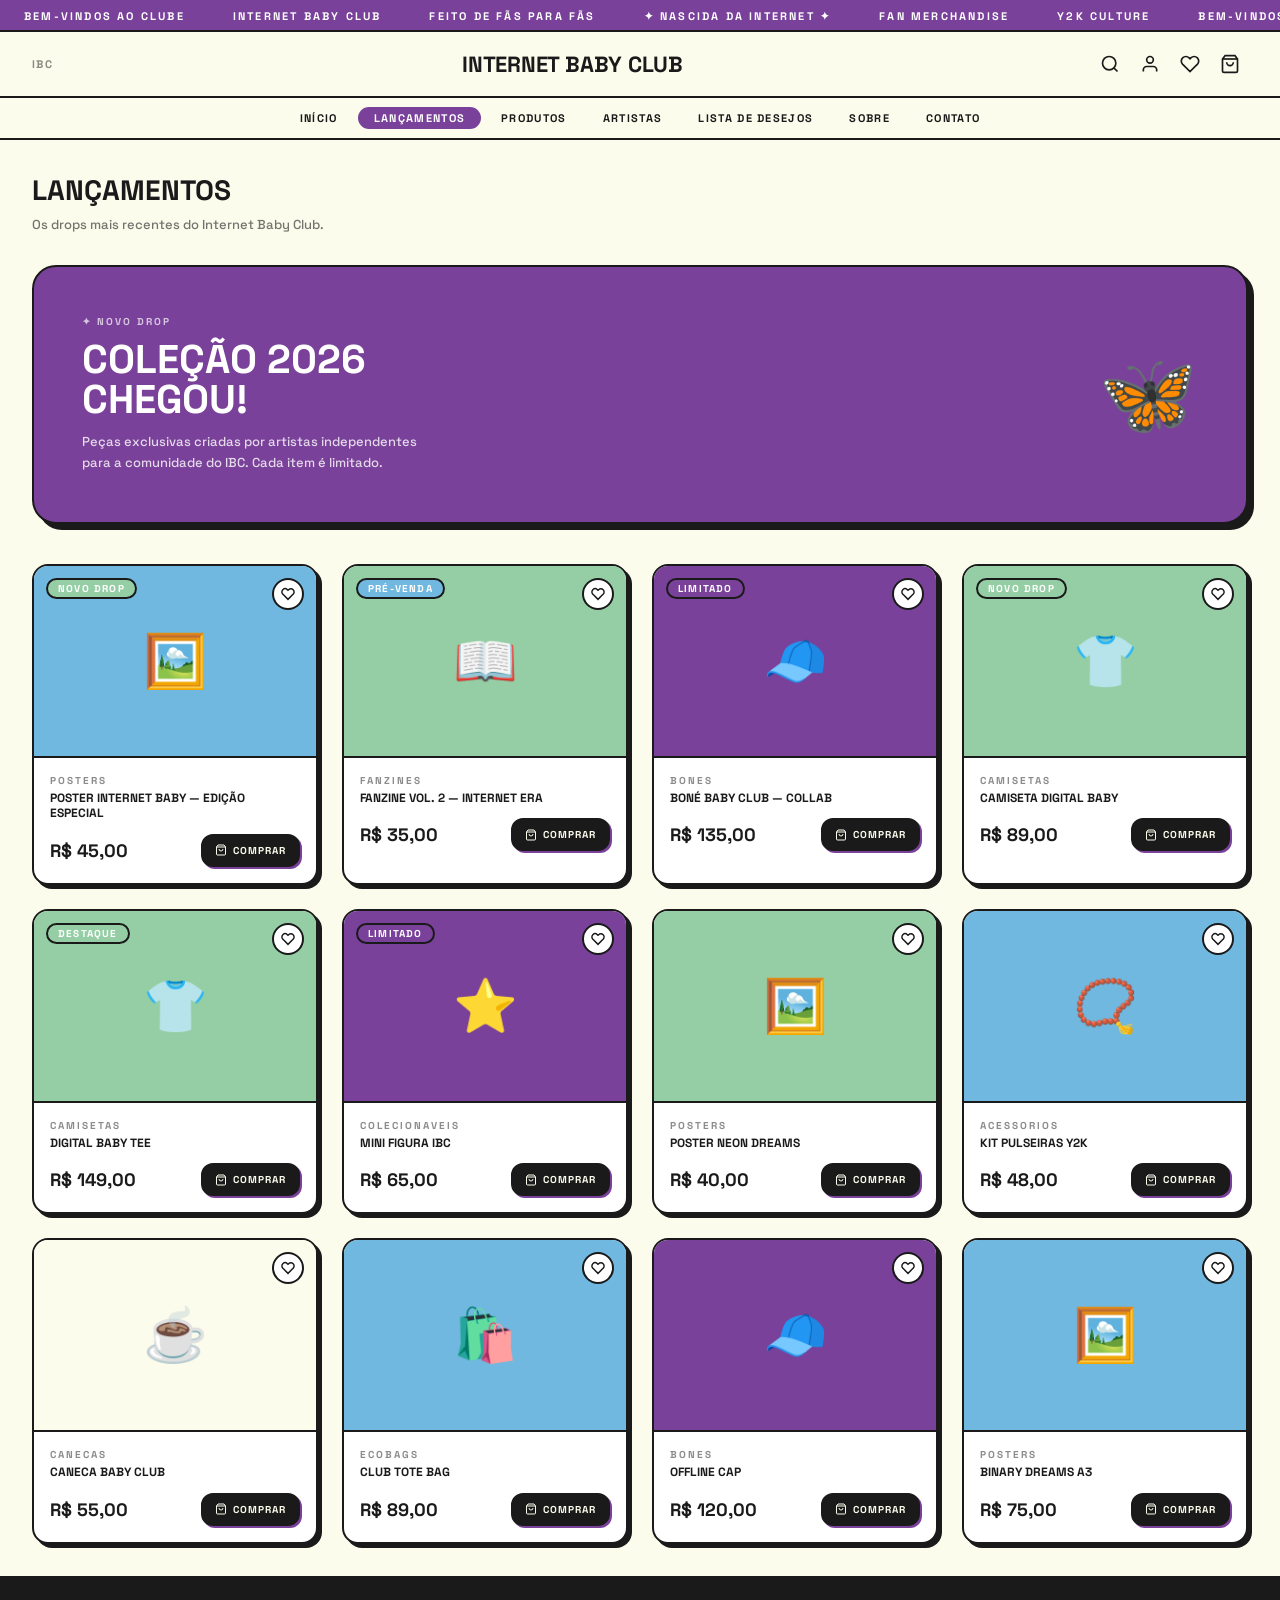
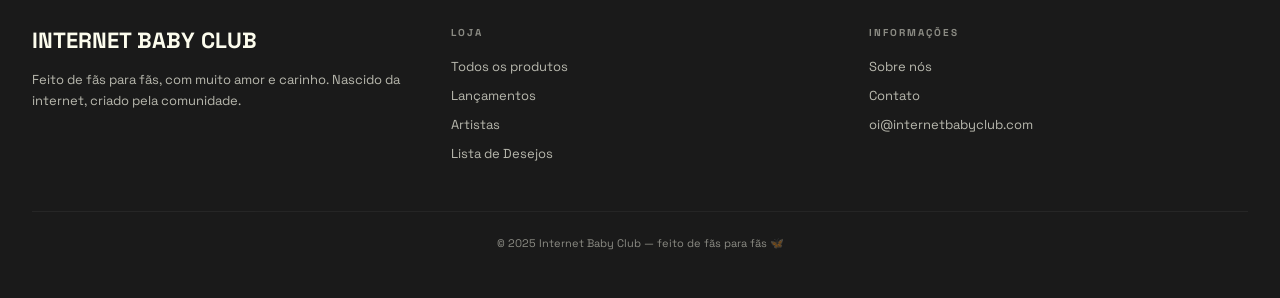
==== commit 29aa6607: "Update lancamentos.html" ====
--- a/pages/lancamentos.html
+++ b/pages/lancamentos.html
@@ -23,7 +23,7 @@
   <div style="border:2px solid var(--fg);border-radius:24px;background:var(--ibc-purple);color:#fff;padding:48px;margin-bottom:40px;display:flex;align-items:center;justify-content:space-between;gap:24px;flex-wrap:wrap;box-shadow:6px 6px 0 var(--fg)">
     <div>
       <span style="font-size:10px;font-weight:700;text-transform:uppercase;letter-spacing:.2em;opacity:.7;display:block;margin-bottom:12px">✦ Novo Drop</span>
-      <h2 style="font-size:clamp(24px,4vw,40px);font-weight:700;text-transform:uppercase;line-height:1;margin-bottom:12px">Coleção 2025<br>Chegou!</h2>
+      <h2 style="font-size:clamp(24px,4vw,40px);font-weight:700;text-transform:uppercase;line-height:1;margin-bottom:12px">Coleção 2026<br>Chegou!</h2>
       <p style="font-size:13px;font-weight:500;opacity:.8;max-width:360px;line-height:1.6">Peças exclusivas criadas por artistas independentes para a comunidade do IBC. Cada item é limitado.</p>
     </div>
     <div style="font-size:80px">🦋</div>
